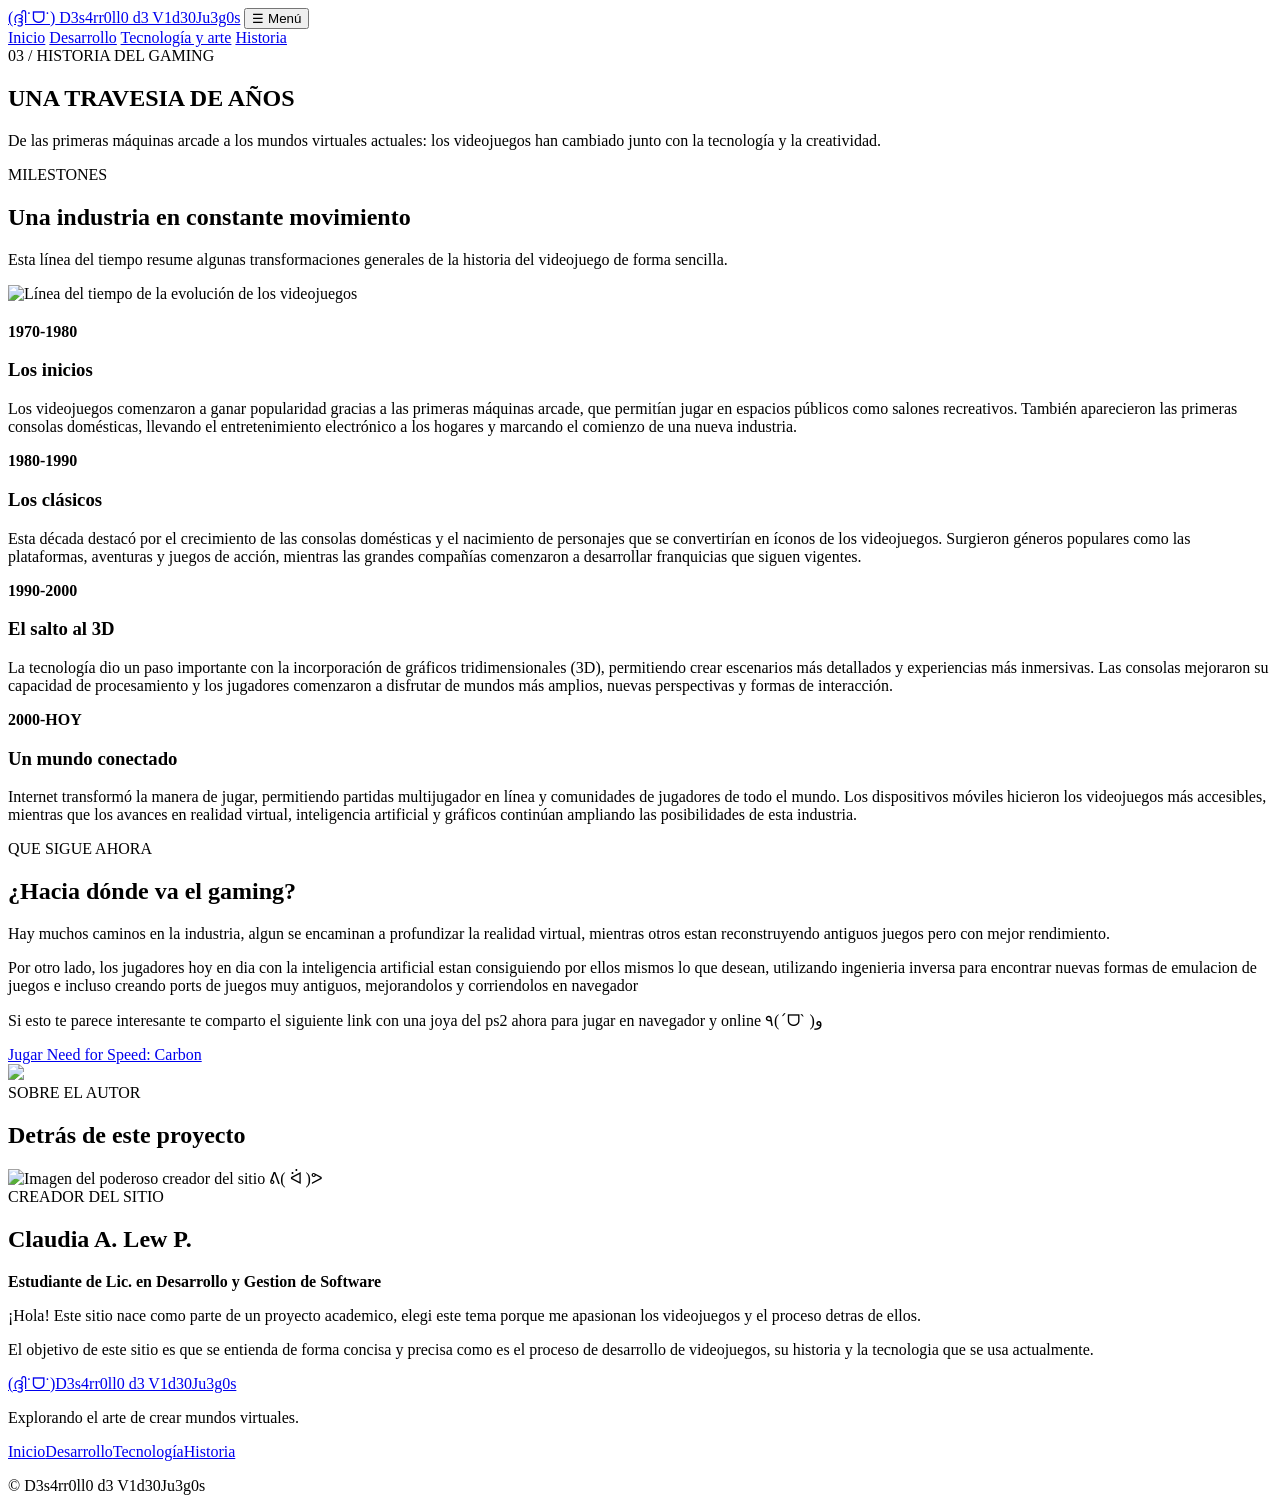
==== historia.html @ c3f1d42e "Se agregan las paginas desarrollo.html, historia.html y tecnologia.html" ====
<!DOCTYPE html>
<html lang="es">
<head>
    <meta charset="UTF-8">
    <meta name="viewport" content="width=device-width, initial-scale=1.0">
    <meta name="description" content="Aprende sobre como tus juegos favoritos han cobrado vida, su proceso de creacion, historia y la tecnologia involucrada">
    <link rel="stylesheet" href="CSS/estilos.css">
    <title>1n1c10 | D3s4rr0ll0 d3 V1d30Ju3g0s</title>
</head>
<body>
    <header class="site-header">
        <div class="wrap nav-wrap">
            <a class="brand" href="index.html"><span class ="brand-mark" aria-hidden="true">(ദ്ദി˙ᗜ˙)</span><span> D3s4rr0ll0 d3 V1d30Ju3g0s</span></a>
            <button class="menu-btn" aria-expanded="false" aria-label="Abrir menú">☰ Menú</button><!--Botoncito de 3 rayitas para pantallas pequeñas-->
            <nav aria-label="Navegación principal">
                    <a class="" href="index.html">Inicio</a>
                    <a class="" href="desarrollo.html">Desarrollo</a>
                    <a class="" href="tecnologia.html">Tecnología y arte</a>
                    <a class="active" href="historia.html">Historia</a>
                </nav>
            </div>
        </header>
        <main>
            <section class="page-hero">
                <div class="wrap">
                    <div class="page-hero-inner">
                        <span class="eyebrow">03 / HISTORIA DEL GAMING</span>
                        <h1>UNA TRAVESIA DE AÑOS</h1>
                        <p>De las primeras máquinas arcade a los mundos virtuales actuales: los videojuegos han cambiado junto con la tecnología y la creatividad.</p>
                    </div>
                </div>
            </section>
            <section class="section">
                <div class="wrap">
                    <div class="section-head">
                        <div><span class="kicker">MILESTONES</span>
                            <h2>Una industria en constante movimiento</h2>
                        </div>
                        <p>Esta línea del tiempo resume algunas transformaciones generales de la historia del videojuego de forma sencilla.</p></div>
                        <img class="feature-img" src="img/timeline juegos.png" alt="Línea del tiempo de la evolución de los videojuegos">
                        <div class="timeline" style="margin-top:20px">
                            <article class="era"><strong>1970-1980</strong><h3>Los inicios</h3><p>Los videojuegos comenzaron a ganar popularidad gracias a las primeras máquinas arcade, que permitían jugar en espacios públicos como salones recreativos. También aparecieron las primeras consolas domésticas, llevando el entretenimiento electrónico a los hogares y marcando el comienzo de una nueva industria.</p></article>
                            <article class="era"><strong>1980-1990</strong><h3>Los clásicos</h3><p>Esta década destacó por el crecimiento de las consolas domésticas y el nacimiento de personajes que se convertirían en íconos de los videojuegos. Surgieron géneros populares como las plataformas, aventuras y juegos de acción, mientras las grandes compañías comenzaron a desarrollar franquicias que siguen vigentes.</p></article>
                            <article class="era"><strong>1990-2000</strong><h3>El salto al 3D</h3><p>La tecnología dio un paso importante con la incorporación de gráficos tridimensionales (3D), permitiendo crear escenarios más detallados y experiencias más inmersivas. Las consolas mejoraron su capacidad de procesamiento y los jugadores comenzaron a disfrutar de mundos más amplios, nuevas perspectivas y formas de interacción.</p></article>
                            <article class="era"><strong>2000-HOY</strong><h3>Un mundo conectado</h3><p>Internet transformó la manera de jugar, permitiendo partidas multijugador en línea y comunidades de jugadores de todo el mundo. Los dispositivos móviles hicieron los videojuegos más accesibles, mientras que los avances en realidad virtual, inteligencia artificial y gráficos continúan ampliando las posibilidades de esta industria.</p></article>
                        </div>
                    </div>
                </section>
                <section class="section">
                    <div class="wrap split">
                        <div><span class="kicker">QUE SIGUE AHORA</span>
                            <h2>¿Hacia dónde va el gaming?</h2>
                            <p>Hay muchos caminos en la industria, algun se encaminan a profundizar la realidad virtual, mientras otros estan reconstruyendo antiguos juegos pero con mejor rendimiento.</p>
                            <p>Por otro lado, los jugadores hoy en dia con la inteligencia artificial estan consiguiendo por ellos mismos lo que desean, utilizando ingenieria inversa para encontrar nuevas formas de emulacion de juegos e incluso creando ports de juegos muy antiguos, mejorandolos y corriendolos en navegador</p>
                            <p>Si esto te parece interesante te comparto el siguiente link con una joya del ps2 ahora para jugar en navegador y online ٩(ˊᗜˋ )و</p> 
                            <a class="btn" href="https://nfscrb.xyz/" target="_blank" rel="noopener noreferrer">Jugar Need for Speed: Carbon</a>
                        </div>
                        <img class="feature-img" src="img/thinking feo.png"></div>
                    </section>
                    <section class="section">
                        <div class="wrap">
                            <div class="section-head">
                                <div><span class="kicker">SOBRE EL AUTOR</span>
                                    <h2>Detrás de este proyecto</h2></div></div>
                                    <div class="creator">
                                        <div class="avatar"><img src="Img/Profile Photo.jpeg" alt="Imagen del poderoso creador del sitio ᕕ( ᐛ )ᕗ "></div>
                                        <div><span class="tag">CREADOR DEL SITIO</span>
                                            <h2>Claudia A. Lew P.</h2>
                                            <p><strong>Estudiante de Lic. en Desarrollo y Gestion de Software</strong></p>
                                            <p>¡Hola! Este sitio nace como parte de un proyecto academico, elegi este tema porque me apasionan los videojuegos y el proceso detras de ellos.</p>
                                            <p>El objetivo de este sitio es que se entienda de forma concisa y precisa como es el proceso de desarrollo de videojuegos, su historia y la tecnologia que se usa actualmente.</p>
                                        </div>
                                    </div>
                                </div>
                            </section>
                        </main>
                        <footer class="site-footer"><div class="wrap footer-inner">
                            <div><a class="brand" href="index.html"><span class="brand-mark">(ദ്ദി˙ᗜ˙)</span><span>D3s4rr0ll0 d3 V1d30Ju3g0s</span></a><p>Explorando el arte de crear mundos virtuales.</p></div>
                            <div class="footer-links"><a href="index.html">Inicio</a><a href="desarrollo.html">Desarrollo</a><a href="tecnologia.html">Tecnología</a><a href="historia.html">Historia</a></div>
                            <p>© <span data-year></span> D3s4rr0ll0 d3 V1d30Ju3g0s</p></div></footer>
                        <script src="JS/main.js"></script></body></html>
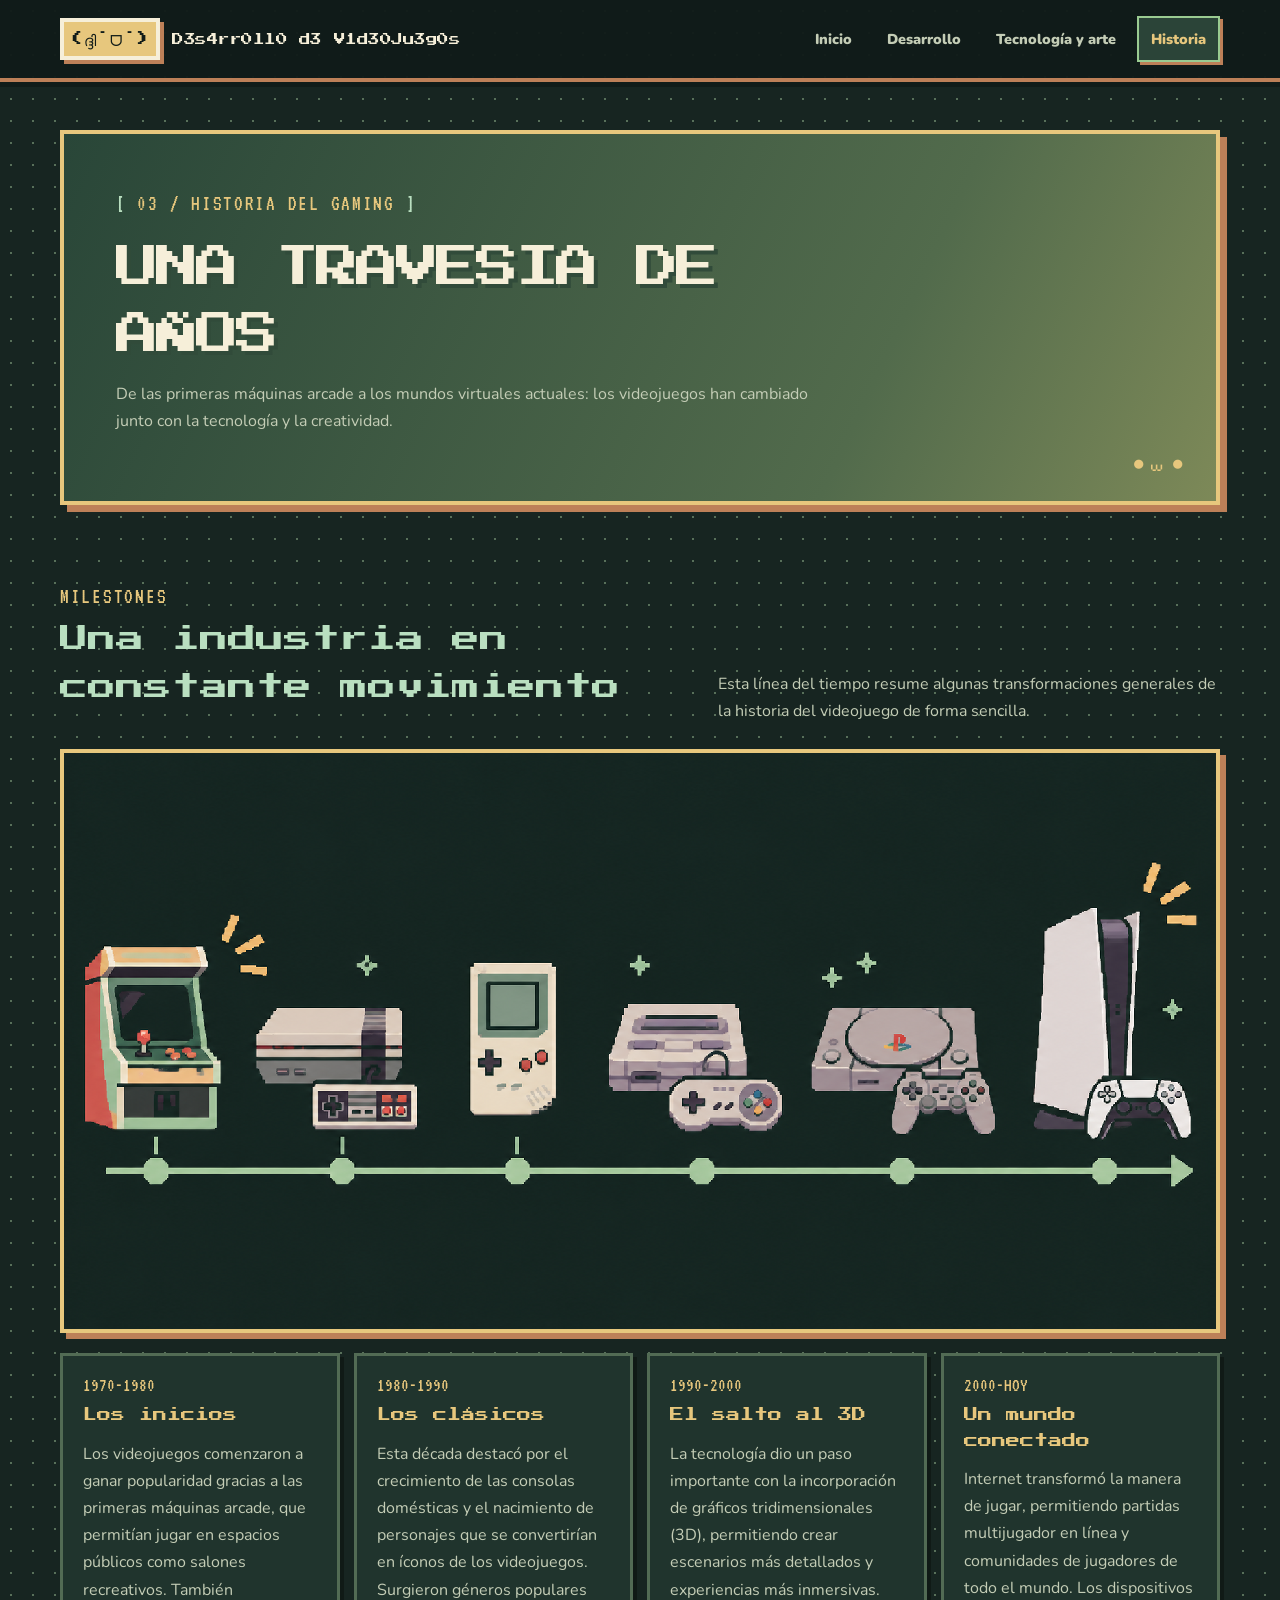
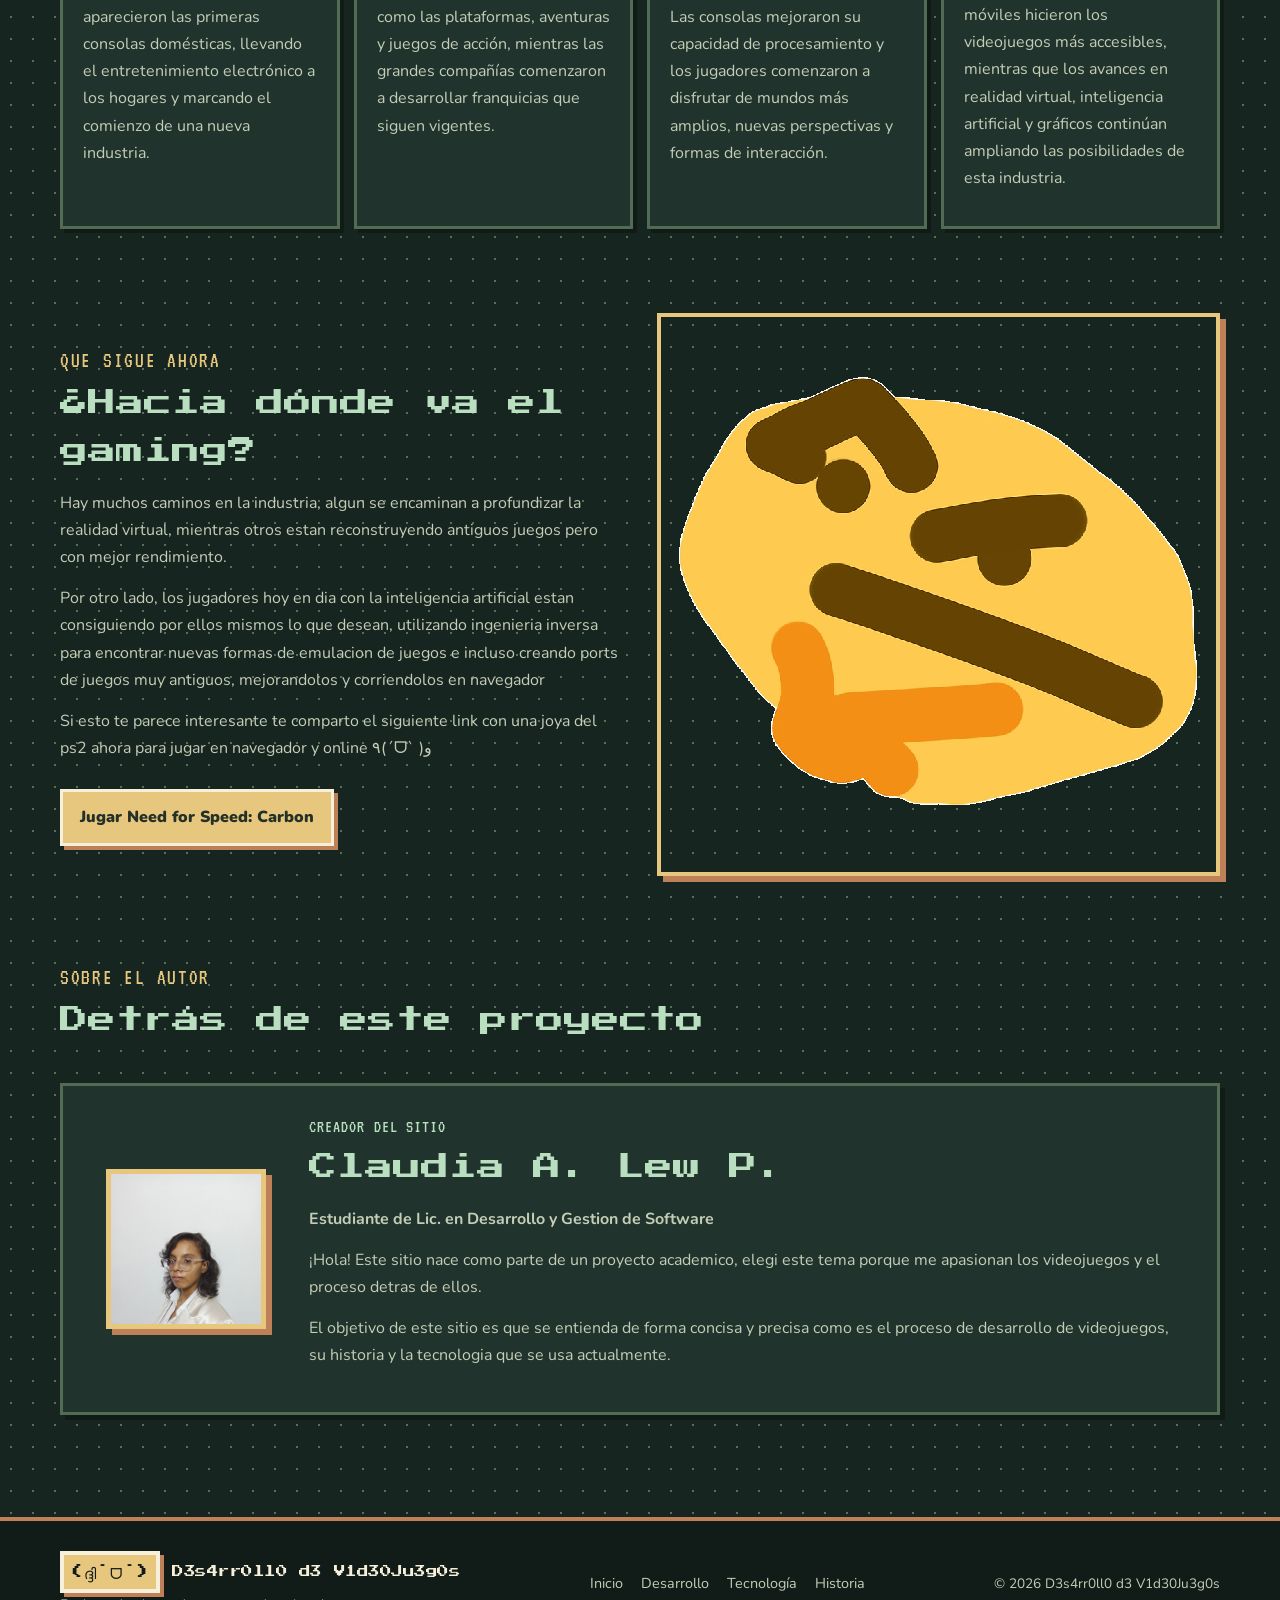
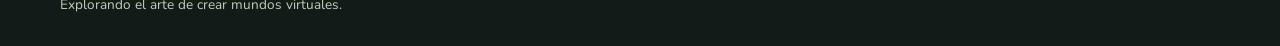
==== commit 14b3149c: "Se corrigio la ruta de una imagen" ====
--- a/historia.html
+++ b/historia.html
@@ -63,7 +63,7 @@
                                 <div><span class="kicker">SOBRE EL AUTOR</span>
                                     <h2>Detrás de este proyecto</h2></div></div>
                                     <div class="creator">
-                                        <div class="avatar"><img src="Img/Profile Photo.jpeg" alt="Imagen del poderoso creador del sitio ᕕ( ᐛ )ᕗ "></div>
+                                        <div class="avatar"><img src="img/Profile Photo.jpeg" alt="Imagen del poderoso creador del sitio ᕕ( ᐛ )ᕗ "></div>
                                         <div><span class="tag">CREADOR DEL SITIO</span>
                                             <h2>Claudia A. Lew P.</h2>
                                             <p><strong>Estudiante de Lic. en Desarrollo y Gestion de Software</strong></p>
--- a/CSS/estilos.css
+++ b/CSS/estilos.css
@@ -0,0 +1,595 @@
+@font-face { /*Se importan las fuentes que se van a usar*/
+    font-family: 'Nunito';
+    src: url('../Fonts/Nunito-VariableFont_wght.ttf') format('truetype');
+    font-weight: 400 900;
+}
+
+@font-face {
+    font-family: 'Press Start 2P';
+    src: url('../Fonts/PressStart2P-Regular.ttf') format('truetype');
+}
+
+@font-face {
+    font-family: 'VT323';
+    src: url('../Fonts/VT323-Regular.ttf') format('truetype');
+}
+*{box-sizing:border-box} /*Con esto se le agrega el box sizing a todo de forma resumida*/
+html {
+    scroll-behavior:smooth
+}
+body {
+    margin:0;
+    background-color:#172521;
+    background-image:radial-gradient(#58705a 1px,transparent 1px); /*Aqui se hacen los puntitos que tiene el fondo*/
+    background-size:22px 22px;
+    color:#f6efd9;
+    font-family:'Nunito',sans-serif; /*Texto general*/
+    line-height:1.7
+}
+a{/*Que los links usen el color heredado del body y se le quita el subrayado*/
+    color:inherit;text-decoration:none
+}
+.wrap{
+    width:min(1160px,calc(100% - 40px));
+    margin:auto
+}
+.site-header{
+    position:sticky;/*Para que se mueva el header con mi desplazamiento*/
+    top:0;
+    z-index:10;
+    background:rgba(17,28,25,.96);
+    border-bottom:4px solid #bd8058;
+    box-shadow:0 5px 0 rgba(0,0,0,.22)
+}
+.nav-wrap{
+    min-height:78px;
+    display:flex;
+    align-items:center;
+    justify-content:space-between;
+    gap:24px
+}
+.brand{
+    display:flex;
+    align-items:center;
+    gap:12px;
+    font-family:'Press Start 2P',monospace;
+    font-size:.72rem;
+    line-height:1.6;
+    letter-spacing:-.04em
+}
+.brand-mark{
+    display:grid;
+    place-items:center;
+    width:100px;
+    height:42px;
+    background:#e7c77d;
+    color:#111c19;
+    border:4px solid #f6efd9;
+    box-shadow:4px 4px 0 #bd8058;
+    font-size:15px;
+}
+nav{
+    display:flex;
+    align-items:center;
+    gap:7px;
+    flex-wrap:wrap
+}
+nav a{
+    font-size:.9rem;
+    font-weight:900;
+    color:#c4cdb6;
+    padding:9px 12px;
+    border:2px solid transparent;
+    transition:.16s
+}
+nav a:hover,nav a.active{
+    background:#2b4438;
+    color:#e7c77d;
+    border-color:#9acb91;
+    box-shadow:3px 3px 0 #bd8058
+}
+.menu-btn{/*El botoncito de 3 rayitas que saldra si la pantalla se ve muy pequeña, por defecto no se va a ver*/
+    display:none;
+    background:#2b4438;
+    border:3px solid #9acb91;
+    color:#f6efd9;
+    padding:8px 12px;
+    font:inherit;
+    font-weight:900;
+    box-shadow:3px 3px 0 #bd8058
+}
+.hero{
+    padding:52px 0 42px
+}
+.hero-panel{
+    position:relative;
+    overflow:hidden;
+    border:4px solid #e7c77d;
+    box-shadow:8px 8px 0 #bd8058;
+    background:linear-gradient(120deg,#294638,#526b4c 62%,#8c9860);
+    padding:clamp(28px,6vw,70px);
+    min-height:440px;
+    display:flex;
+    align-items:center;
+    isolation:isolate
+}
+.hero-panel:before{
+    content:"";
+    position:absolute;
+    inset:10px;
+    border:2px dashed rgba(246,239,217,.45); /*Las rayitas del borde del panel principal*/
+    pointer-events:none;
+    z-index:-1
+}
+.hero-panel:after{
+    content:"◞( ､ᐛ)､＿/";/*Porque se ve bonito*/
+    position:absolute;
+    right:7%;
+    top:8%;
+    color:#e7c77d;
+    font-size:2rem;
+    letter-spacing:.05rem;
+    opacity:.9
+}
+.hero-copy{
+    position:relative;
+    z-index:2;
+    max-width:620px
+}
+.eyebrow,.kicker{
+    font-family:'VT323',monospace;
+    text-transform:uppercase;
+    letter-spacing:.08em;
+    color:#e7c77d;
+    font-size:1.35rem
+}
+.eyebrow:before{
+    content:'[ ';
+    color:#b9dfc0
+}
+.eyebrow:after{
+    content:' ]';
+    color:#b9dfc0}
+h1,h2,h3{
+    font-family:'Press Start 2P',monospace;
+    font-weight:400
+}
+h1{
+    font-size:clamp(1.65rem,4.3vw,3.35rem);
+    line-height:1.55;
+    letter-spacing:-.07em;
+    margin:17px 0 20px;
+    max-width:760px;
+    text-shadow:4px 4px 0 #314b3a
+}
+h2{
+    font-size:clamp(1.15rem,2.2vw,1.8rem);
+    line-height:1.7;
+    margin:0 0 14px;
+    color:#b9dfc0
+}
+h3{
+    margin:0 0 12px;
+    font-size:.88rem;
+    line-height:1.8;
+    color:#e7c77d
+}
+p{
+    color:#c4cdb6;
+    margin:0 0 14px
+}
+.hero p{
+    font-size:1.08rem;
+    max-width:530px;
+    color:#f5f0dc
+}
+.btn{
+    display:inline-flex;
+    align-items:center;
+    gap:9px;
+    margin-top:13px;
+    background:#e7c77d;
+    color:#253128;
+    padding:12px 17px;
+    border:3px solid #f6efd9;
+    box-shadow:4px 4px 0 #bd8058;
+    font-weight:900;
+    transition:.15s
+}
+.btn:hover{
+    transform:translate(2px,2px);/*Para que de un hunda si se para sobre el boton*/
+    box-shadow:2px 2px 0 #bd8058;
+    background:#b9dfc0
+}
+.btn.secondary{
+    background:#2b4438;
+    border-color:#9acb91;
+    color:#f6efd9;
+    box-shadow:4px 4px 0 #111c19
+}
+.music-links { 
+    display: flex;
+    flex-wrap: wrap;
+    gap: 12px; 
+}
+.hero-art{
+    position:absolute;
+    right:0;
+    bottom:0;
+    width:55%;
+    max-width:650px;
+    opacity:.98;
+    z-index:1;
+    image-rendering:pixelated
+}
+.section{
+    padding:42px 0
+}
+.section-head{
+    display:flex;
+    align-items:end;
+    justify-content:space-between;
+    gap:20px;
+    margin-bottom:24px
+}
+.section-head p{
+    max-width:520px;
+    margin:0
+}
+.grid{
+    display:grid;
+    grid-template-columns:repeat(3,1fr);
+    gap:20px
+}
+.card{
+    background:#20342d;
+    border:3px solid #526b54;
+    box-shadow:5px 5px 0 #101a16;
+    overflow:hidden;
+    transition:.18s
+}
+.card:hover{
+    transform:translate(-2px,-2px);
+    border-color:#e7c77d;
+    box-shadow:7px 7px 0 #bd8058
+}
+.card img{
+    display:block;
+    width:100%;
+    aspect-ratio:16/9;
+    object-fit:cover;
+    image-rendering:pixelated;
+    border-bottom:3px solid #526b54
+}
+.card-body{
+    padding:20px
+}
+.card p{
+    font-size:.95rem
+}
+.tag{
+    display:inline-block;
+    font:1.12rem 'VT323',monospace;
+    letter-spacing:.06em;
+    text-transform:uppercase;
+    color:#b9dfc0;
+    margin-bottom:8px
+}
+.split{
+    display:grid;
+    grid-template-columns:1fr 1fr;
+    gap:34px;
+    align-items:center
+}
+.feature-img{
+    width:100%;
+    border:4px solid #e7c77d;
+    box-shadow:6px 6px 0 #bd8058;
+    display:block;
+    image-rendering:pixelated
+}
+.feature-video{
+    width:100%;
+    aspect-ratio:16/9;
+    border:4px solid #e7c77d;
+    box-shadow:6px 6px 0 #bd8058;
+    display:block;
+}
+.callout{
+    background:linear-gradient(120deg,#314b3b,#596c4a);
+    border:4px solid #e7c77d;
+    box-shadow:6px 6px 0 #bd8058;
+    padding:30px;
+    position:relative
+}
+.callout:after{
+    content:'✿';
+    position:absolute;
+    right:24px;
+    top:10px;
+    color:#b9dfc0;
+    font-size:2.4rem
+}
+.page-hero{
+    padding:48px 0 32px
+}
+.page-hero-inner{
+    background:linear-gradient(115deg,#294638,#526b4c 70%,#7d8958);
+    border:4px solid #e7c77d;
+    box-shadow:7px 7px 0 #bd8058;
+    padding:clamp(26px,5vw,52px);
+    position:relative
+}
+.page-hero-inner:after{
+    content:'•⩊•';
+    position:absolute;
+    right:26px;
+    bottom:16px;
+    color:#e7c77d;
+    font-size:1.6rem;
+    letter-spacing:.4rem
+}
+.page-hero h1{
+    font-size:clamp(1.5rem,3.7vw,2.7rem);
+    margin:12px 0
+}
+.page-hero p{
+    max-width:700px
+}
+.steps{
+    display:grid;
+    gap:18px
+}
+.step{
+    display:grid;
+    grid-template-columns:72px 1fr 230px;
+    gap:22px;
+    align-items:center;
+    background:#20342d;
+    border:3px solid #526b54;
+    box-shadow:4px 4px 0 #101a16;
+    padding:20px
+}
+.step-num{
+    font:2rem 'VT323',monospace;
+    color:#e7c77d
+}
+.step img{
+    width:100%;
+    border:3px solid #bd8058;
+    image-rendering:pixelated
+}
+.engine-grid{
+    display:grid;
+    grid-template-columns:repeat(3,1fr);
+    gap:18px
+}
+.engine-card{
+    padding:24px;
+    background:#20342d;
+    border:3px solid #526b54;
+    box-shadow:4px 4px 0 #101a16
+}
+.engine-icon{
+    width:52px;
+    height:52px;
+    display:grid;
+    place-items:center;
+    background:#2b4438;
+    border:3px solid #e7c77d;
+    box-shadow:3px 3px 0 #bd8058;
+    font-size:1.5rem;
+    margin-bottom:16px;
+    box-sizing: border-box;
+    padding: 5px;
+}
+.engine-icon img {/*Para que la imagen de los motores se quede dentro de su cuadrito chiquito*/
+    width: 100%;
+    height: 100%;
+    object-fit: contain;
+}
+.pill-row{
+    display:flex;
+    gap:10px;
+    flex-wrap:wrap
+}
+.pill{
+    border:2px solid #9acb91;
+    background:#2b4438;
+    padding:7px 12px;
+    color:#b9dfc0;
+    font:1.05rem 'VT323',monospace
+}
+.gallery{
+    display:grid;
+    grid-template-columns:repeat(4,1fr);
+    gap:14px
+}
+.gallery .card img{
+    aspect-ratio:4/3
+}
+.timeline{
+    display:grid;
+    grid-template-columns:repeat(4,1fr);
+    gap:14px;
+    position:relative
+}
+.era{
+    padding:20px;
+    background:#20342d;
+    border:3px solid #526b54;
+    box-shadow:4px 4px 0 #101a16
+}
+.era strong{
+    display:block;
+    color:#e7c77d;
+    font:1.2rem 'VT323',monospace;
+    margin-bottom:8px
+}
+.creator{
+    display:grid;
+    grid-template-columns:190px 1fr;
+    gap:28px;
+    align-items:center;
+    background:#20342d;
+    border:3px solid #526b54;
+    box-shadow:5px 5px 0 #101a16;
+    padding:28px
+}
+.avatar{
+    width:160px;
+    height:160px;
+    display:grid;
+    place-items:center;
+    background:#9acb91;
+    border:5px solid #e7c77d;
+    box-shadow:6px 6px 0 #bd8058;
+    overflow: hidden;
+    font-size:4rem;
+    margin:auto;
+}
+.avatar img {
+    width: 100%;
+    height: 100%;
+    object-fit: cover;
+    display: block;
+}
+.site-footer
+{margin-top:60px;
+    border-top:4px solid #bd8058;
+    background:#111c19;
+    padding:30px 0
+}
+.footer-inner{
+    display:flex;
+    justify-content:space-between;
+    gap:20px;
+    align-items:center
+}
+.footer-inner p{
+    font-size:.85rem;
+    margin:0
+}
+.footer-links{
+    display:flex;
+    gap:18px;
+    flex-wrap:wrap;
+    color:#c4cdb6;
+    font-size:.9rem
+}
+.footer-links a:hover{
+    color:#e7c77d
+}
+.note{
+    font-size:.85rem;
+    color:#b6c4ad
+}
+.code-sample{
+    background:#111c19;
+    border:3px solid #bd8058;
+    box-shadow:4px 4px 0 #0b1411;
+    padding:18px;
+    color:#b9dfc0;
+    font:1.1rem/1.8 'VT323',monospace;
+    overflow:auto
+}
+@media(max-width:800px){/*Como se vera si la pantalla es mas chiquita que 800px pero mas grande que 540px*/
+    .menu-btn{/*Que se vea el botoncito de 3 rayitas*/
+        display:block
+    }
+    nav{
+        display:none;
+        position:absolute;
+        top:78px;
+        left:0;
+        right:0;
+        background:#111c19;
+        padding:14px 20px 20px;
+        border-bottom:4px solid #bd8058;
+        flex-direction:column;
+        align-items:stretch
+    }
+    nav.open{
+        display:flex
+    }
+    nav a{
+        padding:12px
+    }
+    .hero-art{
+        width:72%;
+        opacity:.48
+    }
+    .grid,.engine-grid{
+        grid-template-columns:repeat(2,1fr)
+    }
+    .gallery{
+        grid-template-columns:repeat(2,1fr)
+    }
+    .step{
+        grid-template-columns:55px 1fr
+    }
+    .step img{
+        grid-column:2
+    }
+    .timeline{
+        grid-template-columns:repeat(2,1fr)
+    }
+}
+@media(max-width:540px){/*Como se vera si la pantalla es mas chiquita que 540px*/
+    .wrap{
+        width:min(100% - 28px,1160px)
+    }
+    .brand{
+        font-size:.56rem
+    }
+    .brand-mark{
+        width:36px;
+        height:36px
+    }
+    .hero{
+        padding-top:28px
+    }
+    .hero-panel
+    {
+        min-height:490px;
+        padding:25px
+    }
+    .hero-art{
+        width:100%;
+        opacity:.28
+    }
+    .grid,.engine-grid,.split,.timeline{
+        grid-template-columns:1fr
+    }
+    .step{
+        grid-template-columns:42px 1fr;
+        gap:12px;
+        padding:15px
+    }
+    .step img{
+        grid-column:1/-1
+    }
+    .creator{
+        grid-template-columns:1fr;
+        text-align:center
+    }
+    .gallery{
+        grid-template-columns:1fr 1fr
+    }
+    .section{
+        padding:30px 0
+    }
+    .section-head{
+        display:block
+    }
+    .footer-inner{
+        flex-direction:column;
+        align-items:flex-start
+    }
+    .footer-links{
+        gap:12px
+    }
+    .page-hero-inner:after{
+        opacity:.35
+    }
+}
